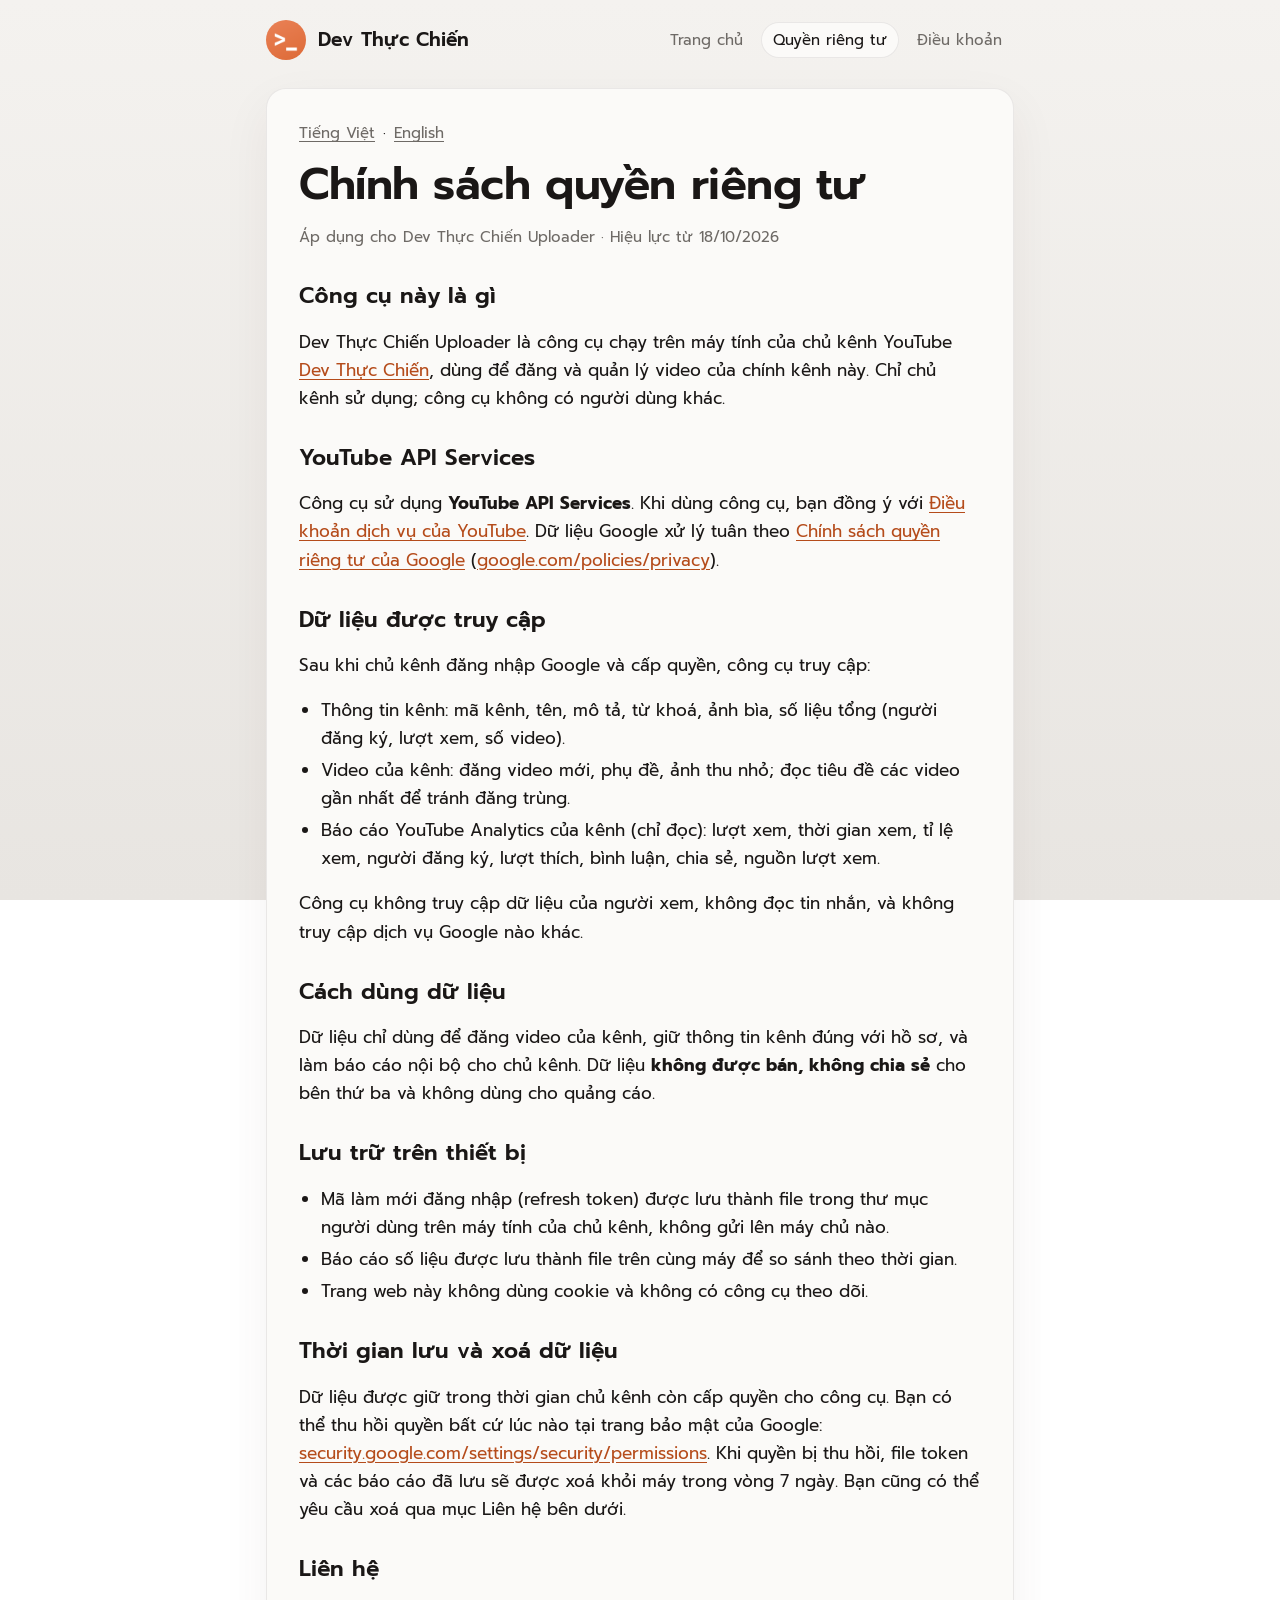
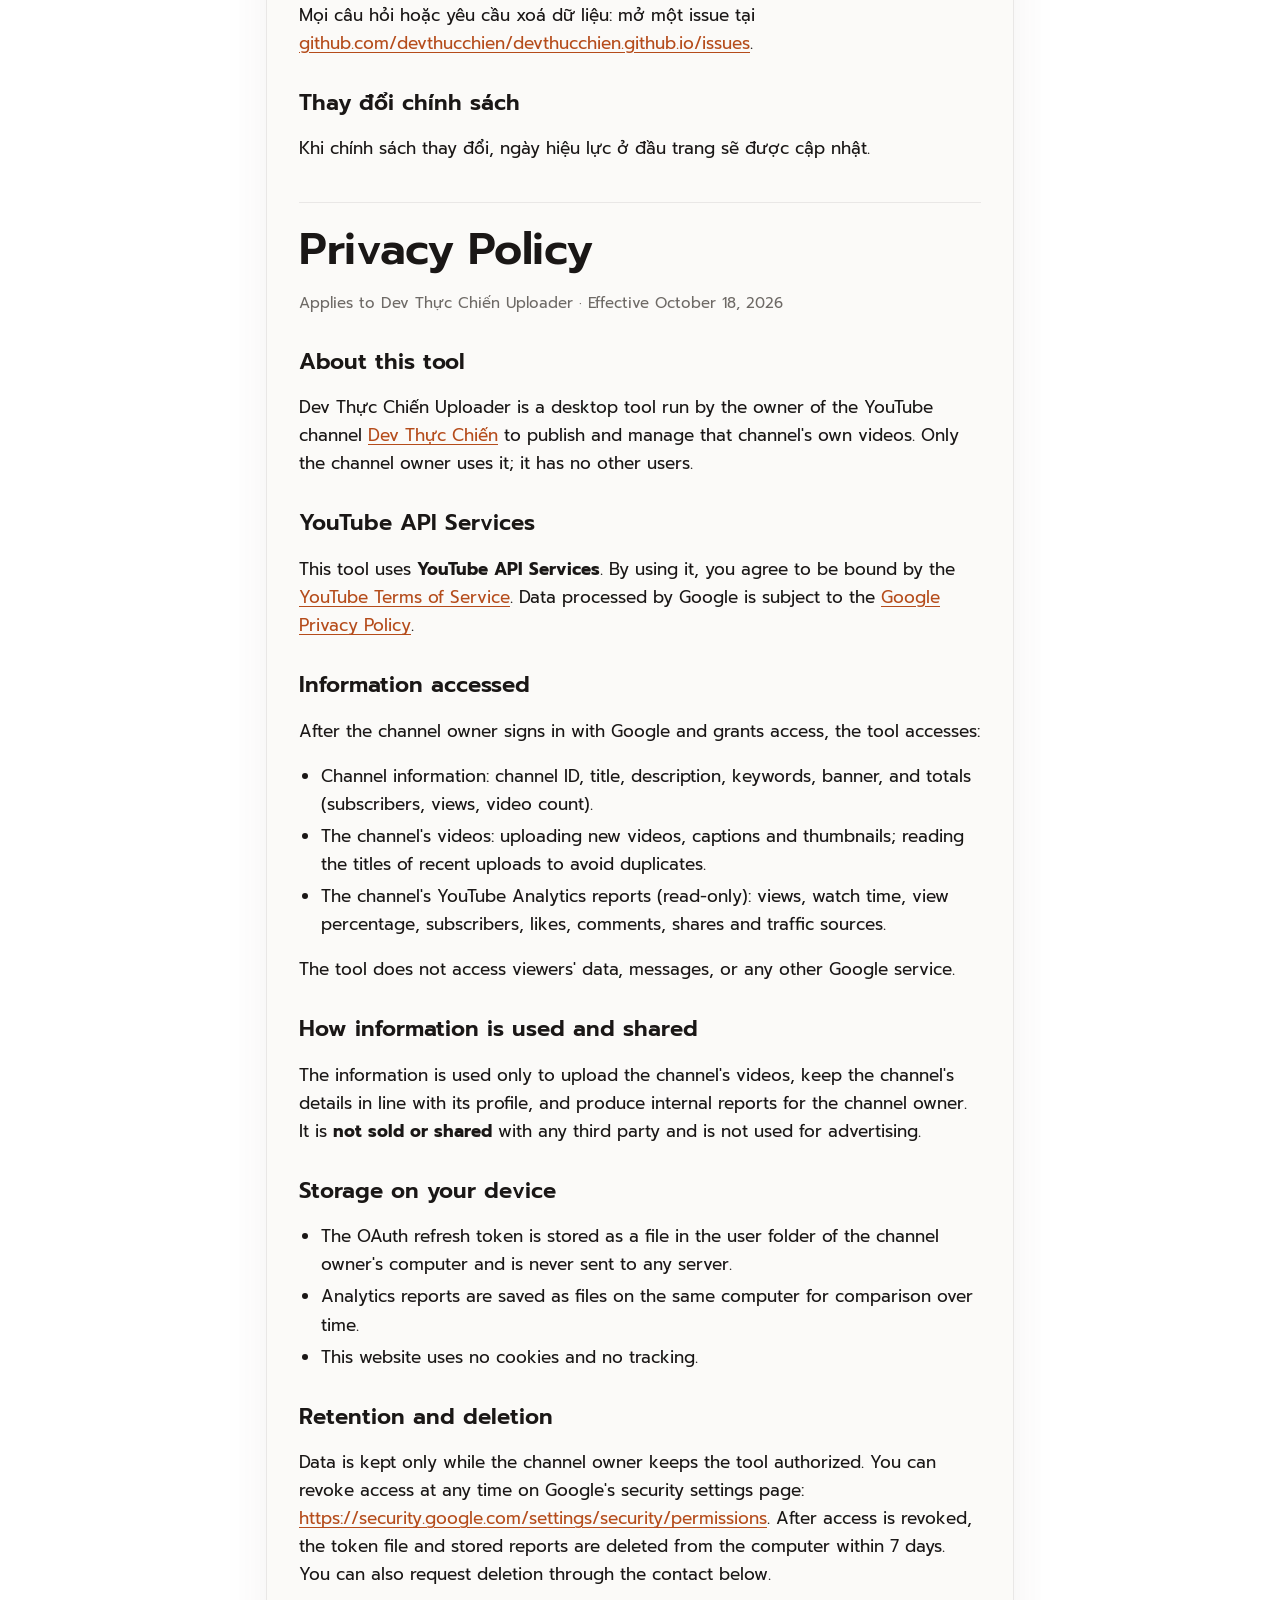
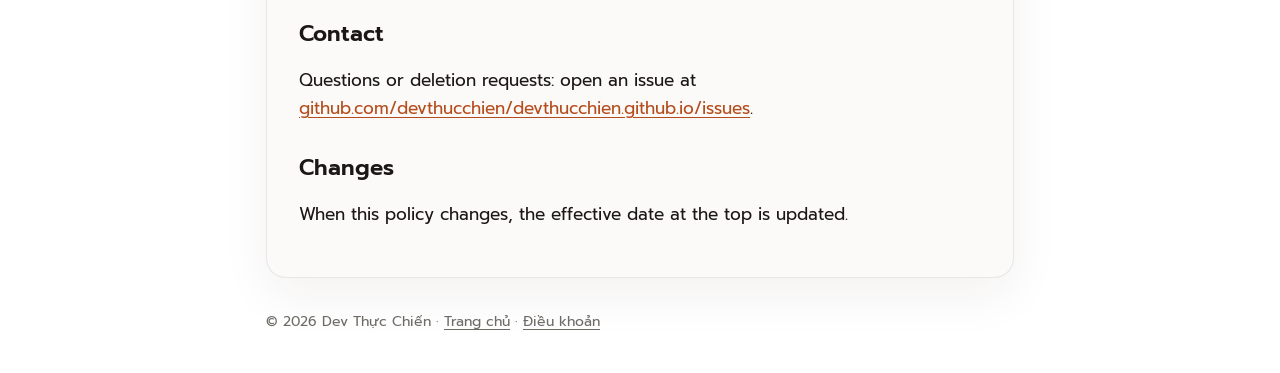
==== privacy.html @ 1b60d43d "feat: add the home page, privacy policy and terms for Dev Thực Chiến Uploader" ====
<!doctype html>
<html lang="vi">
<head>
<meta charset="utf-8">
<meta name="viewport" content="width=device-width, initial-scale=1">
<title>Chính sách quyền riêng tư · Dev Thực Chiến Uploader</title>
<meta name="description" content="Chính sách quyền riêng tư của Dev Thực Chiến Uploader: dữ liệu YouTube nào được dùng, lưu ở đâu và cách thu hồi quyền.">
<link rel="icon" href="avatar.png">
<link rel="preconnect" href="https://fonts.googleapis.com">
<link rel="preconnect" href="https://fonts.gstatic.com" crossorigin>
<link href="https://fonts.googleapis.com/css2?family=JetBrains+Mono:wght@400&family=Prompt:wght@400;500;600&display=swap" rel="stylesheet">
<link rel="stylesheet" href="style.css">
</head>
<body>
<div class="wrap">
  <header class="top">
    <a class="brand" href="./"><img src="avatar.png" alt="">Dev Thực Chiến</a>
    <nav class="nav" aria-label="Trang">
      <a href="./">Trang chủ</a>
      <a href="privacy.html" aria-current="page">Quyền riêng tư</a>
      <a href="terms.html">Điều khoản</a>
    </nav>
  </header>

  <main class="card">
    <div class="lang"><a href="#vi">Tiếng Việt</a> · <a href="#en">English</a></div>

    <section id="vi" lang="vi">
      <h1>Chính sách quyền riêng tư</h1>
      <p class="meta">Áp dụng cho Dev Thực Chiến Uploader · Hiệu lực từ 18/10/2026</p>

      <h2>Công cụ này là gì</h2>
      <p>Dev Thực Chiến Uploader là công cụ chạy trên máy tính của chủ kênh YouTube <a href="https://www.youtube.com/@devthucchien">Dev Thực Chiến</a>, dùng để đăng và quản lý video của chính kênh này. Chỉ chủ kênh sử dụng; công cụ không có người dùng khác.</p>

      <h2>YouTube API Services</h2>
      <p>Công cụ sử dụng <strong>YouTube API Services</strong>. Khi dùng công cụ, bạn đồng ý với <a href="https://www.youtube.com/t/terms">Điều khoản dịch vụ của YouTube</a>. Dữ liệu Google xử lý tuân theo <a href="https://policies.google.com/privacy">Chính sách quyền riêng tư của Google</a> (<a href="http://www.google.com/policies/privacy">google.com/policies/privacy</a>).</p>

      <h2>Dữ liệu được truy cập</h2>
      <p>Sau khi chủ kênh đăng nhập Google và cấp quyền, công cụ truy cập:</p>
      <ul>
        <li>Thông tin kênh: mã kênh, tên, mô tả, từ khoá, ảnh bìa, số liệu tổng (người đăng ký, lượt xem, số video).</li>
        <li>Video của kênh: đăng video mới, phụ đề, ảnh thu nhỏ; đọc tiêu đề các video gần nhất để tránh đăng trùng.</li>
        <li>Báo cáo YouTube Analytics của kênh (chỉ đọc): lượt xem, thời gian xem, tỉ lệ xem, người đăng ký, lượt thích, bình luận, chia sẻ, nguồn lượt xem.</li>
      </ul>
      <p>Công cụ không truy cập dữ liệu của người xem, không đọc tin nhắn, và không truy cập dịch vụ Google nào khác.</p>

      <h2>Cách dùng dữ liệu</h2>
      <p>Dữ liệu chỉ dùng để đăng video của kênh, giữ thông tin kênh đúng với hồ sơ, và làm báo cáo nội bộ cho chủ kênh. Dữ liệu <strong>không được bán, không chia sẻ</strong> cho bên thứ ba và không dùng cho quảng cáo.</p>

      <h2>Lưu trữ trên thiết bị</h2>
      <ul>
        <li>Mã làm mới đăng nhập (refresh token) được lưu thành file trong thư mục người dùng trên máy tính của chủ kênh, không gửi lên máy chủ nào.</li>
        <li>Báo cáo số liệu được lưu thành file trên cùng máy để so sánh theo thời gian.</li>
        <li>Trang web này không dùng cookie và không có công cụ theo dõi.</li>
      </ul>

      <h2>Thời gian lưu và xoá dữ liệu</h2>
      <p>Dữ liệu được giữ trong thời gian chủ kênh còn cấp quyền cho công cụ. Bạn có thể thu hồi quyền bất cứ lúc nào tại trang bảo mật của Google: <a href="https://security.google.com/settings/security/permissions">security.google.com/settings/security/permissions</a>. Khi quyền bị thu hồi, file token và các báo cáo đã lưu sẽ được xoá khỏi máy trong vòng 7 ngày. Bạn cũng có thể yêu cầu xoá qua mục Liên hệ bên dưới.</p>

      <h2>Liên hệ</h2>
      <p>Mọi câu hỏi hoặc yêu cầu xoá dữ liệu: mở một issue tại <a href="https://github.com/devthucchien/devthucchien.github.io/issues">github.com/devthucchien/devthucchien.github.io/issues</a>.</p>

      <h2>Thay đổi chính sách</h2>
      <p>Khi chính sách thay đổi, ngày hiệu lực ở đầu trang sẽ được cập nhật.</p>
    </section>

    <section id="en" lang="en" class="section-en">
      <h1>Privacy Policy</h1>
      <p class="meta">Applies to Dev Thực Chiến Uploader · Effective October 18, 2026</p>

      <h2>About this tool</h2>
      <p>Dev Thực Chiến Uploader is a desktop tool run by the owner of the YouTube channel <a href="https://www.youtube.com/@devthucchien">Dev Thực Chiến</a> to publish and manage that channel's own videos. Only the channel owner uses it; it has no other users.</p>

      <h2>YouTube API Services</h2>
      <p>This tool uses <strong>YouTube API Services</strong>. By using it, you agree to be bound by the <a href="https://www.youtube.com/t/terms">YouTube Terms of Service</a>. Data processed by Google is subject to the <a href="http://www.google.com/policies/privacy">Google Privacy Policy</a>.</p>

      <h2>Information accessed</h2>
      <p>After the channel owner signs in with Google and grants access, the tool accesses:</p>
      <ul>
        <li>Channel information: channel ID, title, description, keywords, banner, and totals (subscribers, views, video count).</li>
        <li>The channel's videos: uploading new videos, captions and thumbnails; reading the titles of recent uploads to avoid duplicates.</li>
        <li>The channel's YouTube Analytics reports (read-only): views, watch time, view percentage, subscribers, likes, comments, shares and traffic sources.</li>
      </ul>
      <p>The tool does not access viewers' data, messages, or any other Google service.</p>

      <h2>How information is used and shared</h2>
      <p>The information is used only to upload the channel's videos, keep the channel's details in line with its profile, and produce internal reports for the channel owner. It is <strong>not sold or shared</strong> with any third party and is not used for advertising.</p>

      <h2>Storage on your device</h2>
      <ul>
        <li>The OAuth refresh token is stored as a file in the user folder of the channel owner's computer and is never sent to any server.</li>
        <li>Analytics reports are saved as files on the same computer for comparison over time.</li>
        <li>This website uses no cookies and no tracking.</li>
      </ul>

      <h2>Retention and deletion</h2>
      <p>Data is kept only while the channel owner keeps the tool authorized. You can revoke access at any time on Google's security settings page: <a href="https://security.google.com/settings/security/permissions">https://security.google.com/settings/security/permissions</a>. After access is revoked, the token file and stored reports are deleted from the computer within 7 days. You can also request deletion through the contact below.</p>

      <h2>Contact</h2>
      <p>Questions or deletion requests: open an issue at <a href="https://github.com/devthucchien/devthucchien.github.io/issues">github.com/devthucchien/devthucchien.github.io/issues</a>.</p>

      <h2>Changes</h2>
      <p>When this policy changes, the effective date at the top is updated.</p>
    </section>
  </main>

  <footer>© 2026 Dev Thực Chiến · <a href="./">Trang chủ</a> · <a href="terms.html">Điều khoản</a></footer>
</div>
</body>
</html>
---- style.css ----
:root {
  --bg-top: #F4F2EF;
  --bg-bottom: #E8E5E1;
  --surface: #FBFAF8;
  --border: rgba(26, 23, 22, 0.08);
  --ink: #1A1716;
  --muted: #6E6A66;
  --accent: #B54C1B;
  --accent-soft: #F7E6DD;
  --radius: 20px;
}

* { box-sizing: border-box; }

html { -webkit-text-size-adjust: 100%; }

body {
  margin: 0;
  min-height: 100vh;
  background: linear-gradient(180deg, var(--bg-top), var(--bg-bottom)) fixed;
  color: var(--ink);
  font: 17px/1.65 'Prompt', system-ui, sans-serif;
}

a { color: var(--accent); text-underline-offset: 3px; }
a:hover { text-decoration-thickness: 2px; }

.wrap { max-width: 780px; margin: 0 auto; padding: 0 16px; }

.top {
  display: flex; align-items: center; justify-content: space-between; gap: 16px; flex-wrap: wrap;
  padding: 20px 0;
}
.brand { display: flex; align-items: center; gap: 12px; color: var(--ink); text-decoration: none; font-weight: 600; font-size: 19px; }
.brand img { width: 40px; height: 40px; border-radius: 50%; }
.nav { display: flex; gap: 6px; flex-wrap: wrap; }
.nav a {
  color: var(--muted); text-decoration: none; font-size: 15px;
  padding: 6px 12px; border-radius: 999px;
}
.nav a:hover { color: var(--ink); background: var(--surface); }
.nav a[aria-current="page"] { color: var(--ink); background: var(--surface); box-shadow: inset 0 0 0 1px var(--border); }

.card {
  background: var(--surface); border: 1px solid var(--border); border-radius: var(--radius);
  box-shadow: 0 18px 50px rgba(60, 40, 20, 0.06);
  padding: 32px; margin: 8px 0 24px;
}

.pill {
  display: inline-block; font-weight: 600; font-size: 13px; letter-spacing: 0.1em; text-transform: uppercase;
  color: var(--accent); background: var(--accent-soft); border-radius: 999px; padding: 4px 14px;
}

h1 { font-size: clamp(30px, 6vw, 44px); line-height: 1.15; margin: 14px 0 12px; letter-spacing: -0.01em; font-weight: 600; }
h1 span { color: var(--accent); }
h2 { font-size: 22px; line-height: 1.3; margin: 32px 0 8px; font-weight: 600; }
h3 { font-size: 18px; margin: 22px 0 6px; font-weight: 600; }
p, li { color: var(--ink); }
.lead { font-size: 19px; color: var(--muted); margin: 0 0 8px; }
.meta { color: var(--muted); font-size: 15px; }
ul { padding-left: 22px; }
li { margin: 4px 0; }
code { font-family: 'JetBrains Mono', ui-monospace, monospace; font-size: 0.88em; background: var(--accent-soft); padding: 1px 6px; border-radius: 6px; }

.lang { display: flex; gap: 8px; margin: 0 0 4px; font-size: 15px; }
.lang a { color: var(--muted); }

.section-en { border-top: 1px solid var(--border); margin-top: 40px; padding-top: 8px; }

.links { display: flex; flex-wrap: wrap; gap: 10px; margin: 22px 0 0; padding: 0; list-style: none; }
.links a {
  display: inline-block; text-decoration: none; font-weight: 500;
  padding: 10px 18px; border-radius: 999px; background: var(--ink); color: #fff;
}
.links a.secondary { background: transparent; color: var(--ink); box-shadow: inset 0 0 0 1.5px var(--border); }

footer { color: var(--muted); font-size: 14px; padding: 8px 0 40px; }
footer a { color: var(--muted); }

@media (max-width: 560px) {
  body { font-size: 16px; }
  .card { padding: 22px 18px; }
}
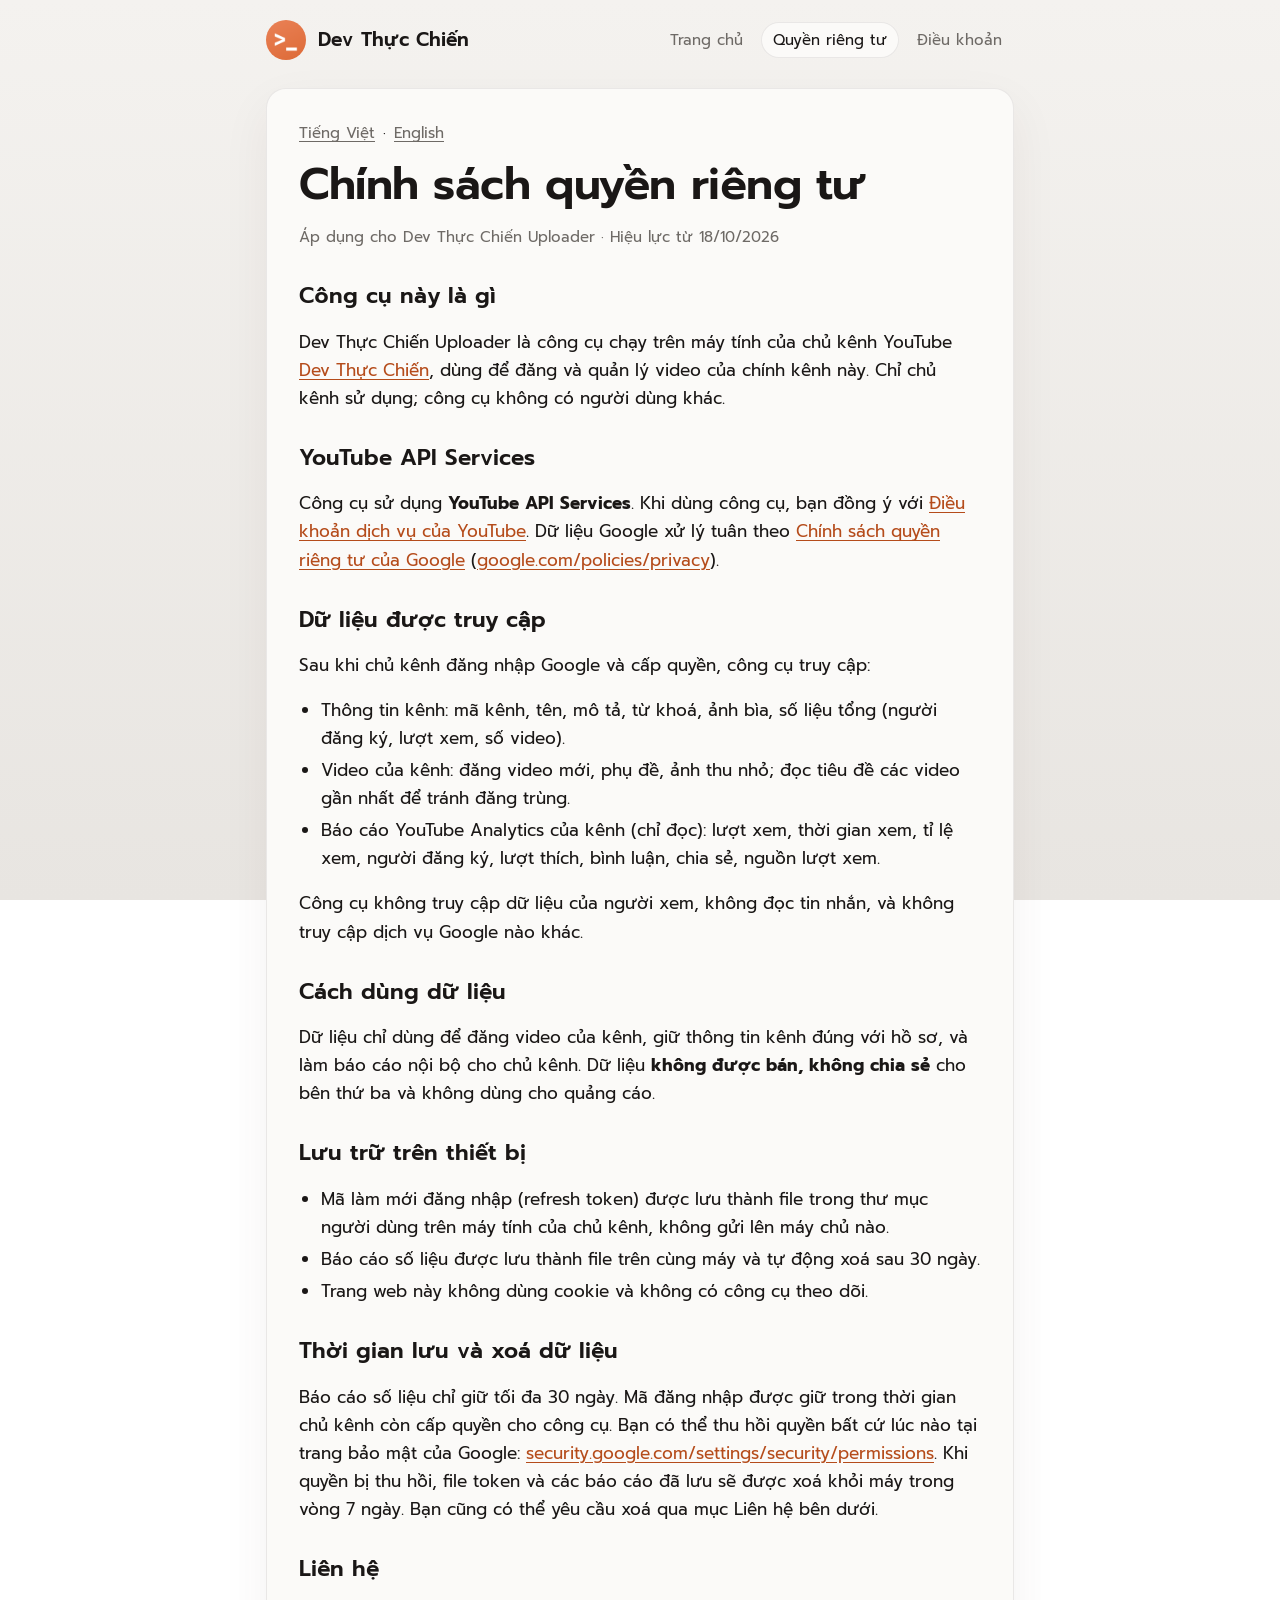
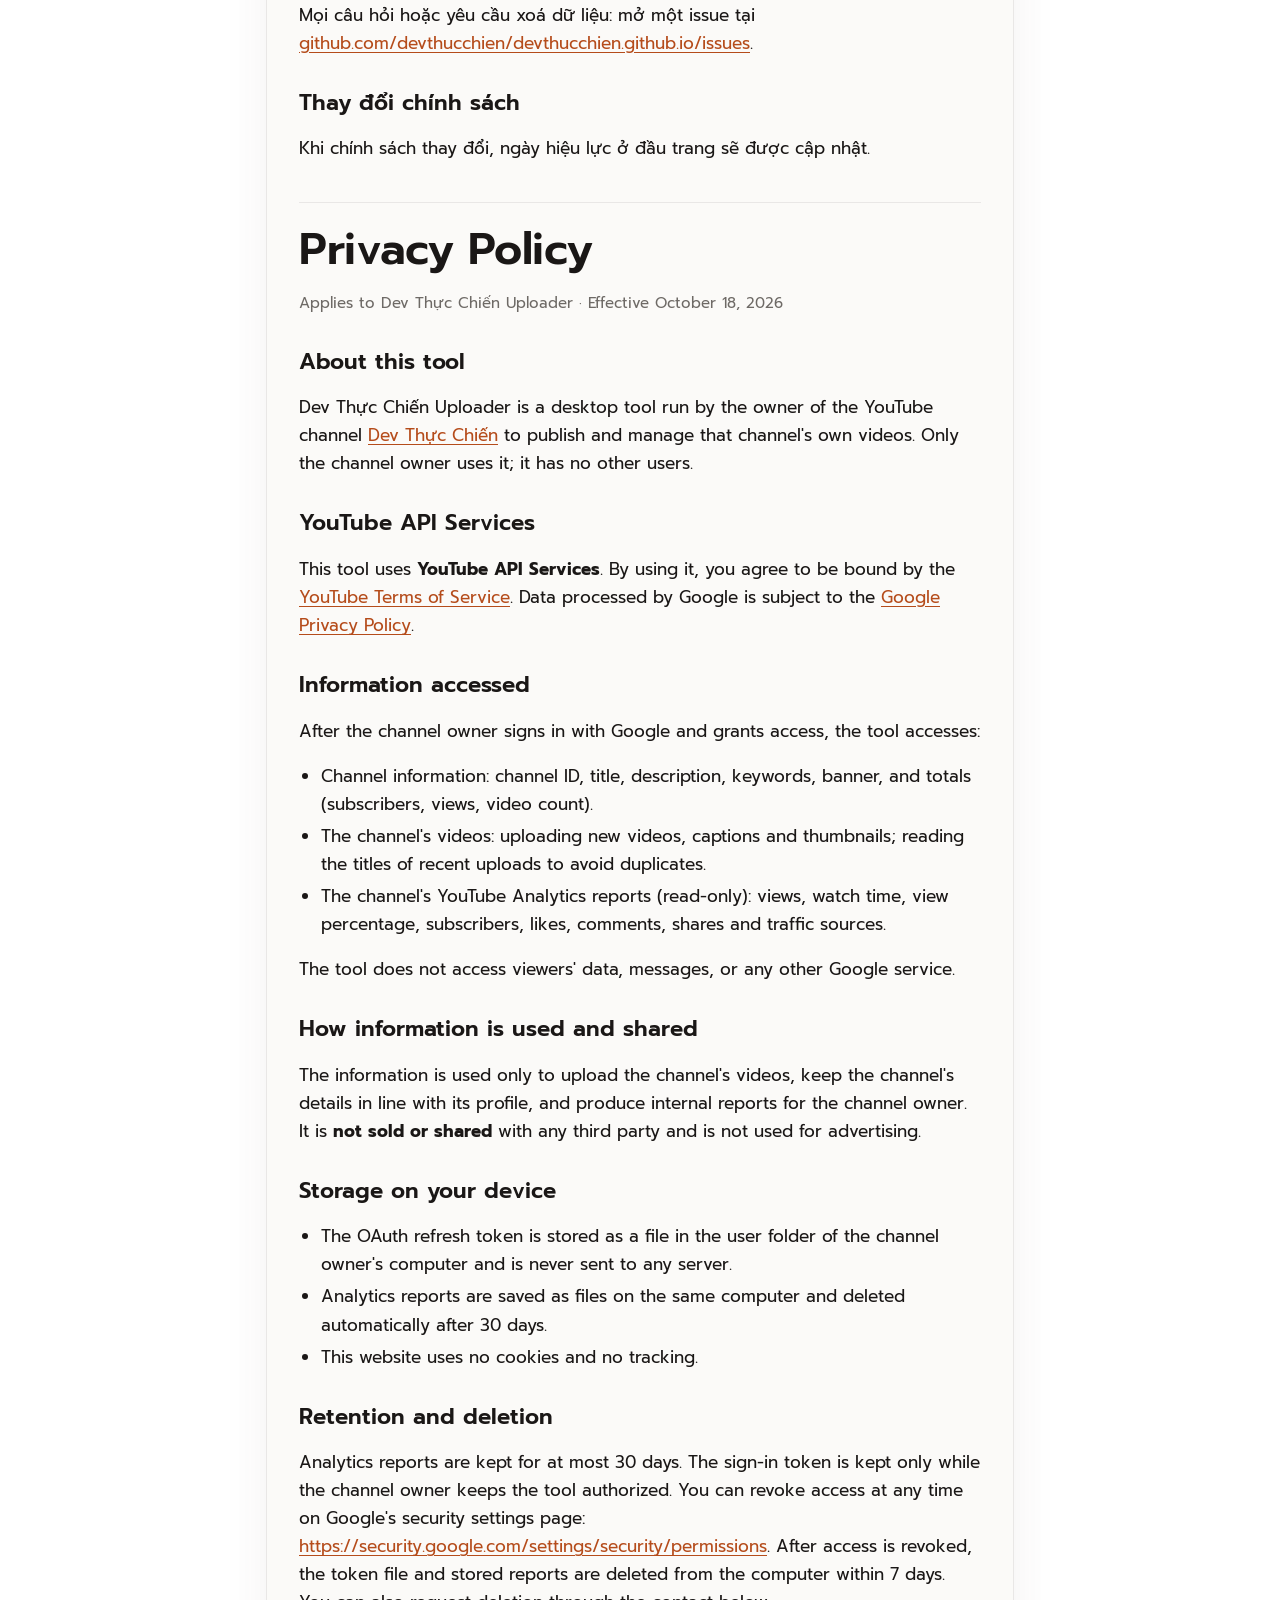
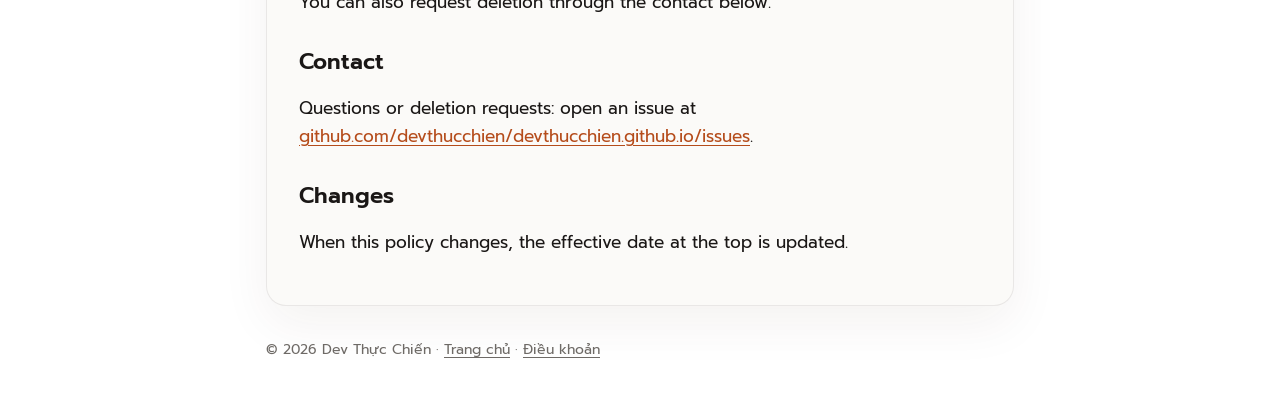
==== commit 152d09a6: "docs: state that saved reports are deleted after 30 days" ====
--- a/privacy.html
+++ b/privacy.html
@@ -50,12 +50,12 @@
       <h2>Lưu trữ trên thiết bị</h2>
       <ul>
         <li>Mã làm mới đăng nhập (refresh token) được lưu thành file trong thư mục người dùng trên máy tính của chủ kênh, không gửi lên máy chủ nào.</li>
-        <li>Báo cáo số liệu được lưu thành file trên cùng máy để so sánh theo thời gian.</li>
+        <li>Báo cáo số liệu được lưu thành file trên cùng máy và tự động xoá sau 30 ngày.</li>
         <li>Trang web này không dùng cookie và không có công cụ theo dõi.</li>
       </ul>
 
       <h2>Thời gian lưu và xoá dữ liệu</h2>
-      <p>Dữ liệu được giữ trong thời gian chủ kênh còn cấp quyền cho công cụ. Bạn có thể thu hồi quyền bất cứ lúc nào tại trang bảo mật của Google: <a href="https://security.google.com/settings/security/permissions">security.google.com/settings/security/permissions</a>. Khi quyền bị thu hồi, file token và các báo cáo đã lưu sẽ được xoá khỏi máy trong vòng 7 ngày. Bạn cũng có thể yêu cầu xoá qua mục Liên hệ bên dưới.</p>
+      <p>Báo cáo số liệu chỉ giữ tối đa 30 ngày. Mã đăng nhập được giữ trong thời gian chủ kênh còn cấp quyền cho công cụ. Bạn có thể thu hồi quyền bất cứ lúc nào tại trang bảo mật của Google: <a href="https://security.google.com/settings/security/permissions">security.google.com/settings/security/permissions</a>. Khi quyền bị thu hồi, file token và các báo cáo đã lưu sẽ được xoá khỏi máy trong vòng 7 ngày. Bạn cũng có thể yêu cầu xoá qua mục Liên hệ bên dưới.</p>
 
       <h2>Liên hệ</h2>
       <p>Mọi câu hỏi hoặc yêu cầu xoá dữ liệu: mở một issue tại <a href="https://github.com/devthucchien/devthucchien.github.io/issues">github.com/devthucchien/devthucchien.github.io/issues</a>.</p>
@@ -89,12 +89,12 @@
       <h2>Storage on your device</h2>
       <ul>
         <li>The OAuth refresh token is stored as a file in the user folder of the channel owner's computer and is never sent to any server.</li>
-        <li>Analytics reports are saved as files on the same computer for comparison over time.</li>
+        <li>Analytics reports are saved as files on the same computer and deleted automatically after 30 days.</li>
         <li>This website uses no cookies and no tracking.</li>
       </ul>
 
       <h2>Retention and deletion</h2>
-      <p>Data is kept only while the channel owner keeps the tool authorized. You can revoke access at any time on Google's security settings page: <a href="https://security.google.com/settings/security/permissions">https://security.google.com/settings/security/permissions</a>. After access is revoked, the token file and stored reports are deleted from the computer within 7 days. You can also request deletion through the contact below.</p>
+      <p>Analytics reports are kept for at most 30 days. The sign-in token is kept only while the channel owner keeps the tool authorized. You can revoke access at any time on Google's security settings page: <a href="https://security.google.com/settings/security/permissions">https://security.google.com/settings/security/permissions</a>. After access is revoked, the token file and stored reports are deleted from the computer within 7 days. You can also request deletion through the contact below.</p>
 
       <h2>Contact</h2>
       <p>Questions or deletion requests: open an issue at <a href="https://github.com/devthucchien/devthucchien.github.io/issues">github.com/devthucchien/devthucchien.github.io/issues</a>.</p>
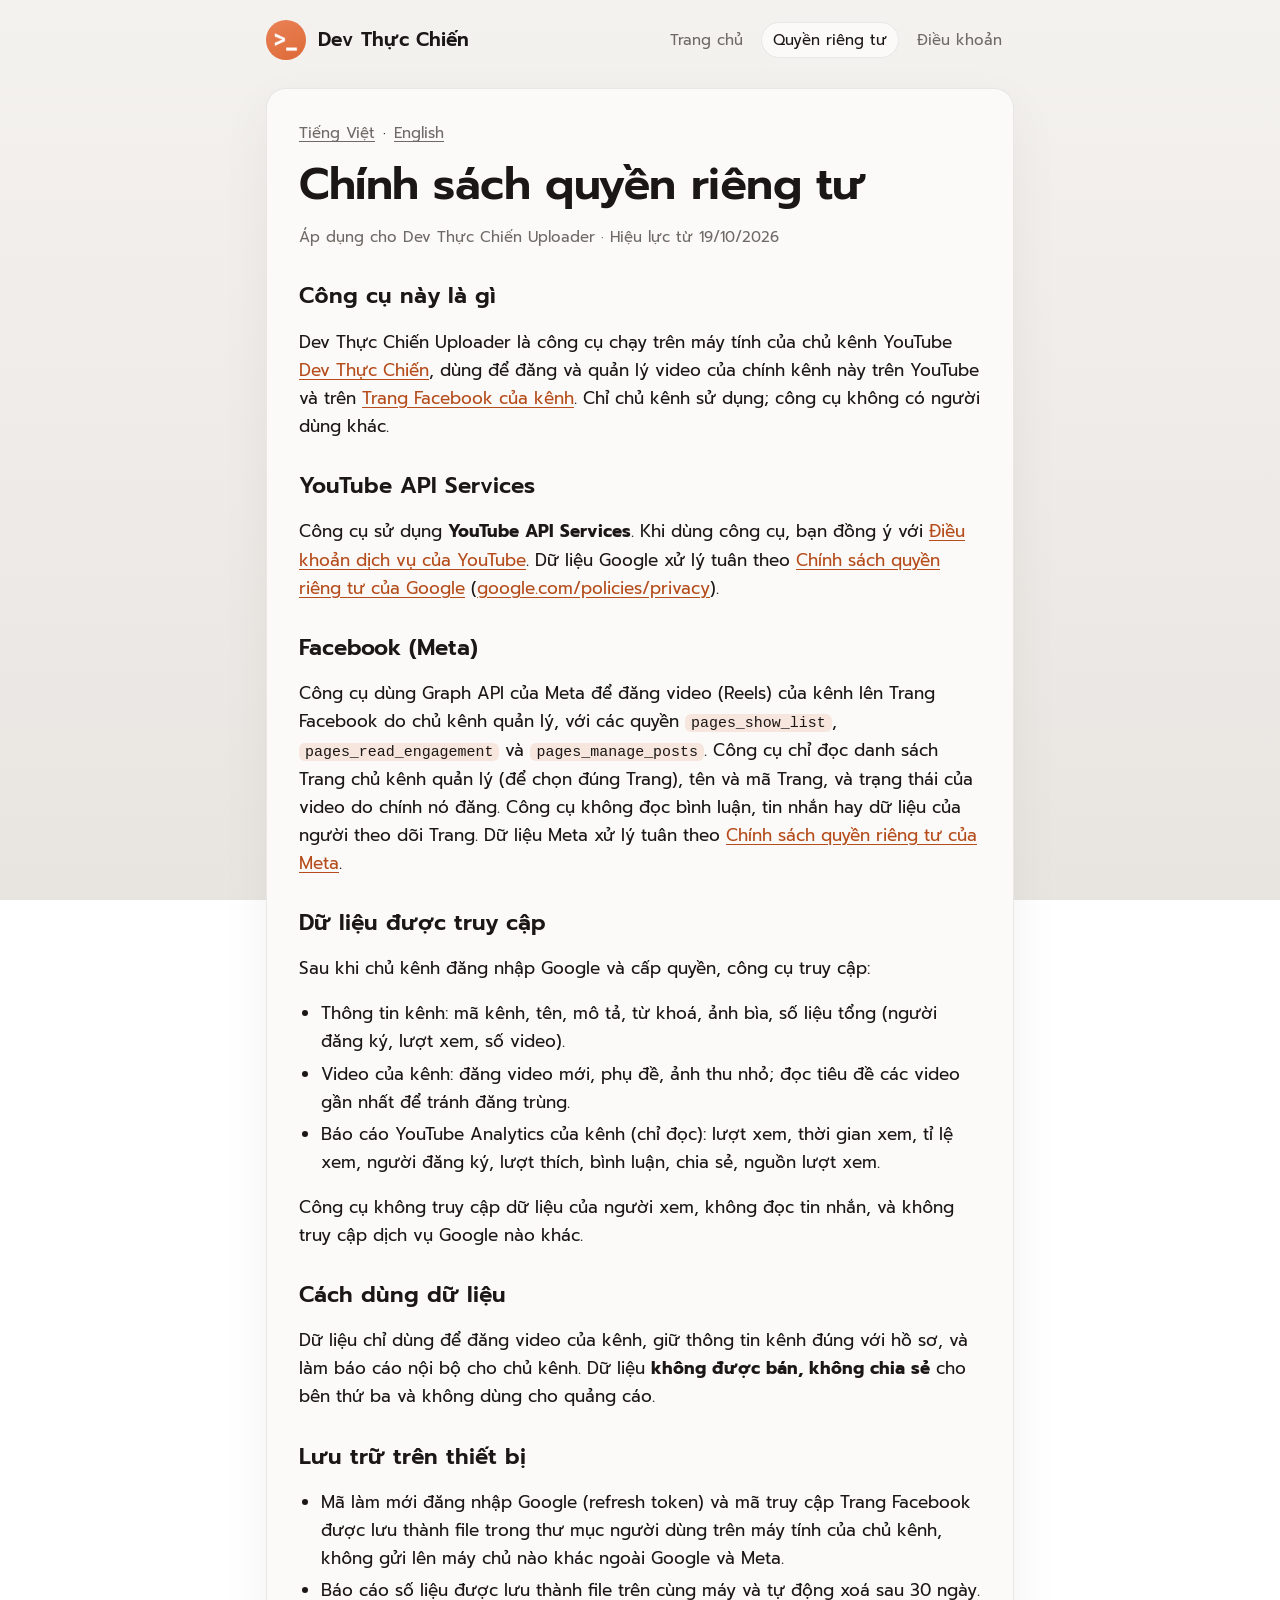
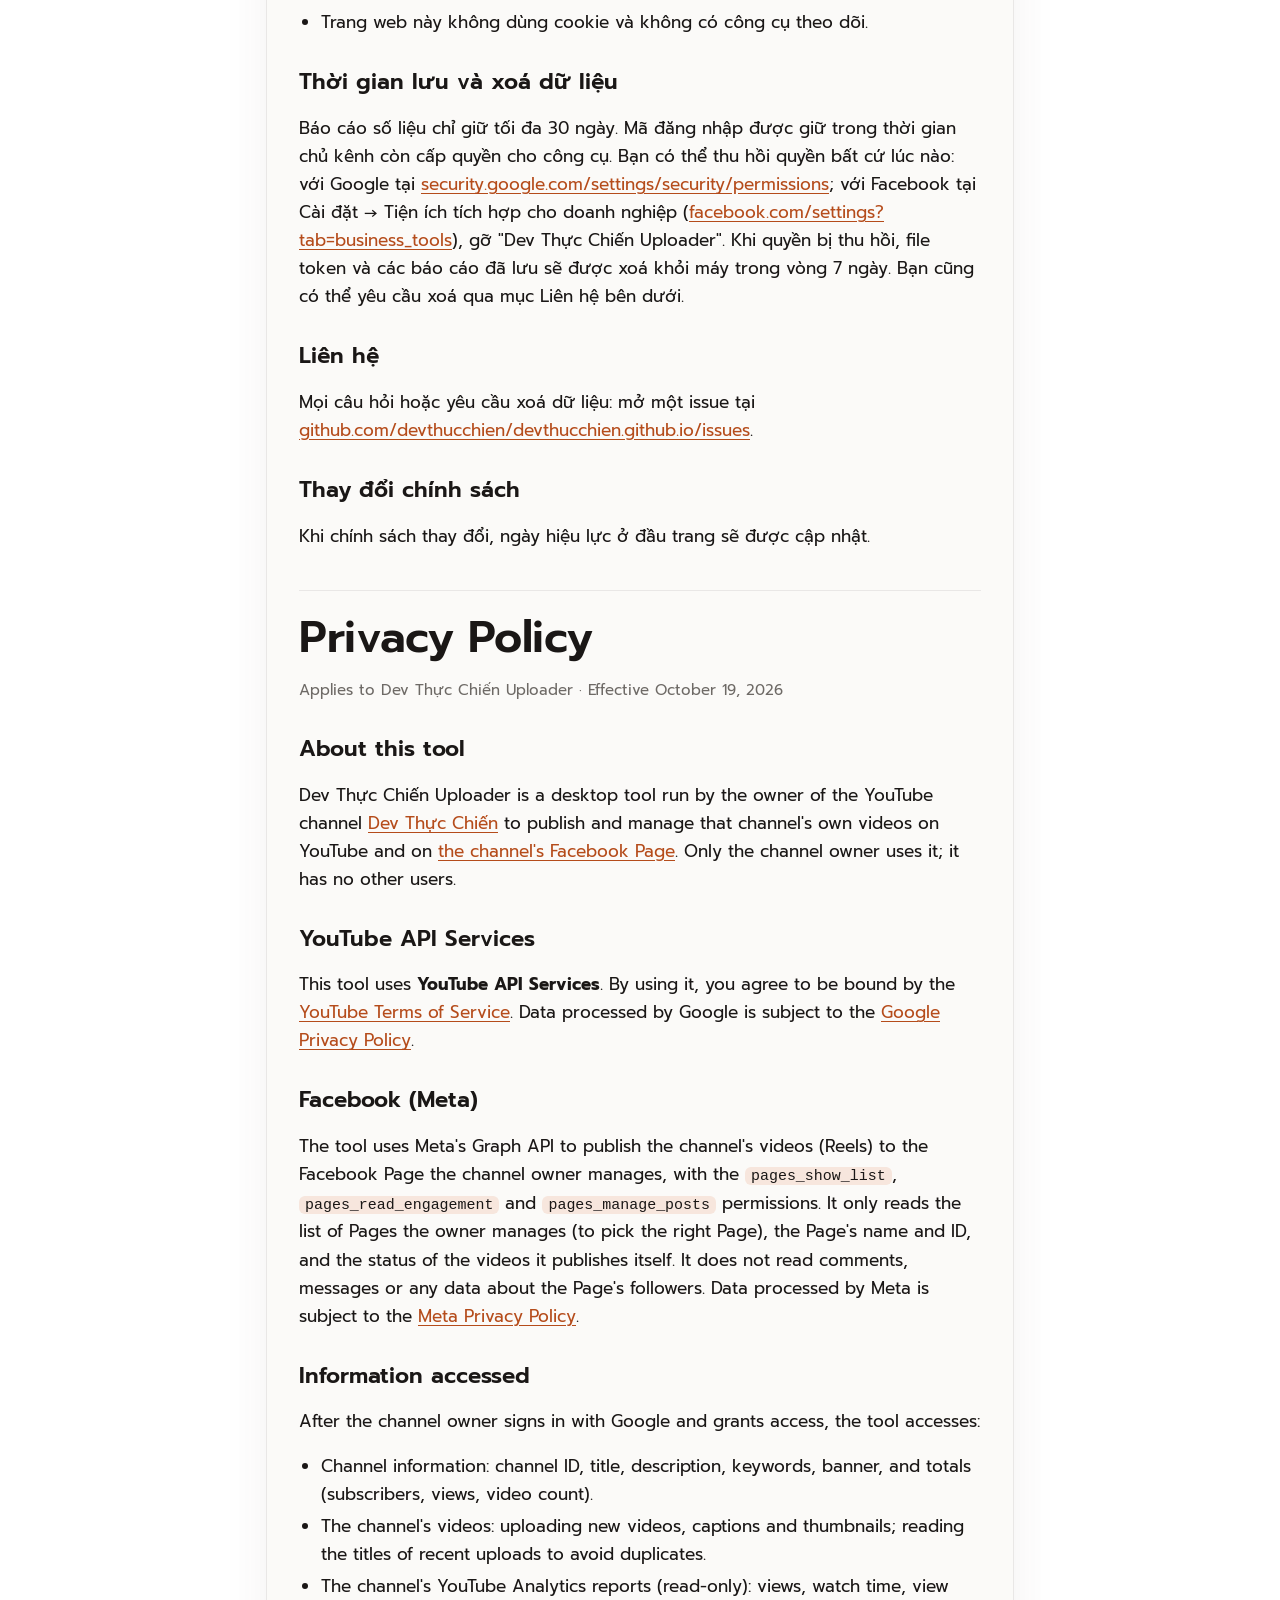
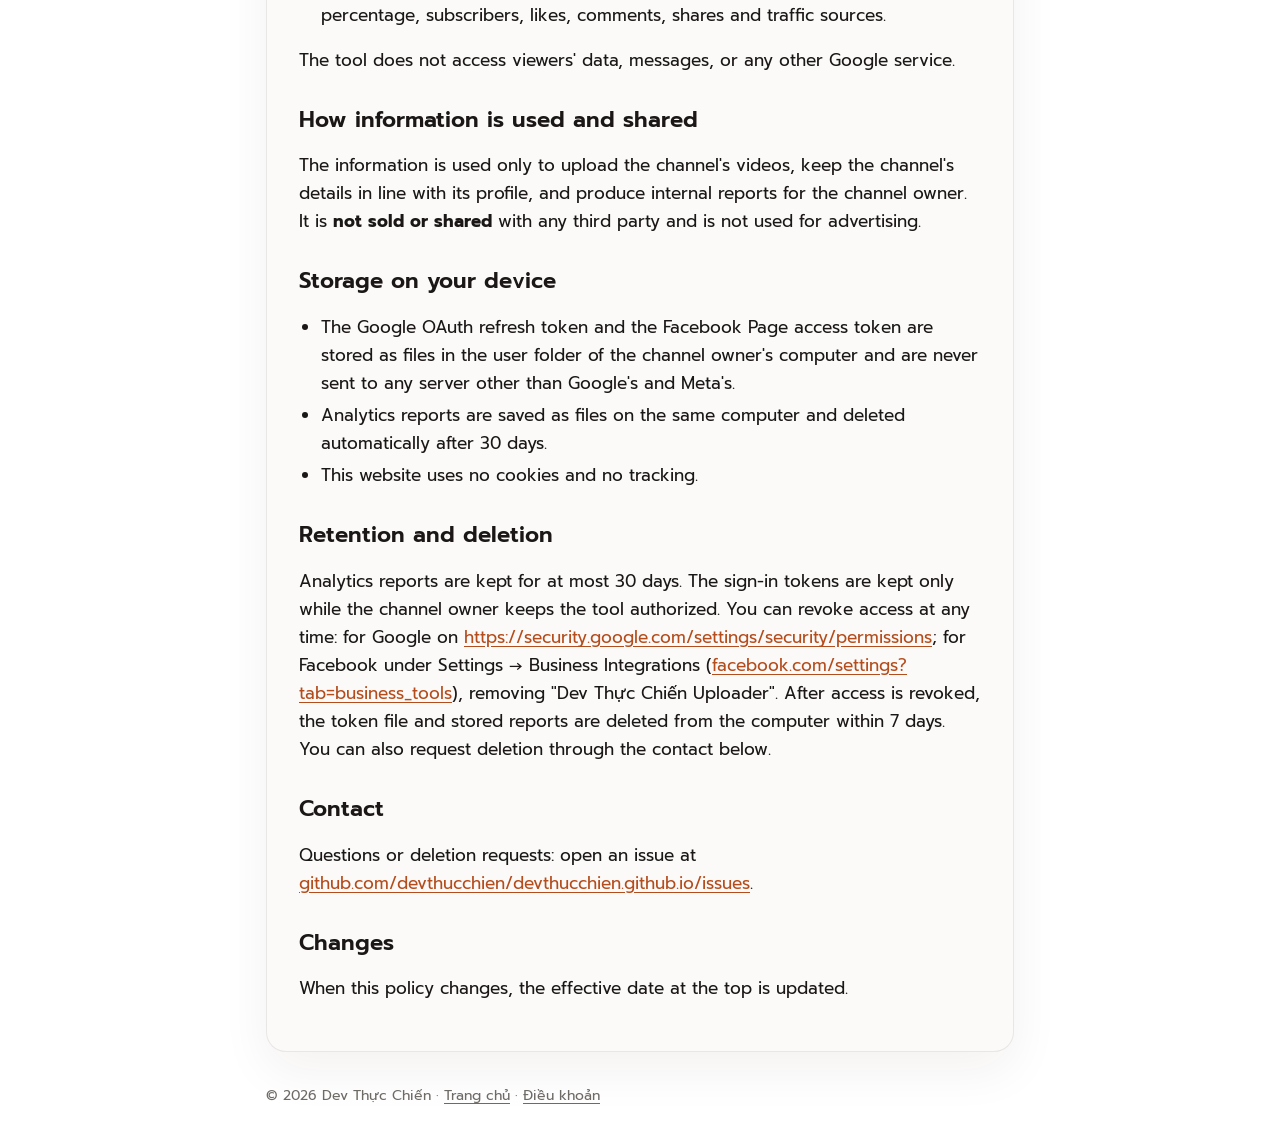
==== commit 7fd82221: "docs: cover the Facebook Page in the privacy policy Dev Thực Chiến Uploader will also publish the ch" ====
--- a/privacy.html
+++ b/privacy.html
@@ -4,7 +4,7 @@
 <meta charset="utf-8">
 <meta name="viewport" content="width=device-width, initial-scale=1">
 <title>Chính sách quyền riêng tư · Dev Thực Chiến Uploader</title>
-<meta name="description" content="Chính sách quyền riêng tư của Dev Thực Chiến Uploader: dữ liệu YouTube nào được dùng, lưu ở đâu và cách thu hồi quyền.">
+<meta name="description" content="Chính sách quyền riêng tư của Dev Thực Chiến Uploader: dữ liệu YouTube và Facebook nào được dùng, lưu ở đâu, cách thu hồi quyền và xoá dữ liệu.">
 <link rel="icon" href="avatar.png">
 <link rel="preconnect" href="https://fonts.googleapis.com">
 <link rel="preconnect" href="https://fonts.gstatic.com" crossorigin>
@@ -27,13 +27,16 @@
 
     <section id="vi" lang="vi">
       <h1>Chính sách quyền riêng tư</h1>
-      <p class="meta">Áp dụng cho Dev Thực Chiến Uploader · Hiệu lực từ 18/10/2026</p>
+      <p class="meta">Áp dụng cho Dev Thực Chiến Uploader · Hiệu lực từ 19/10/2026</p>
 
       <h2>Công cụ này là gì</h2>
-      <p>Dev Thực Chiến Uploader là công cụ chạy trên máy tính của chủ kênh YouTube <a href="https://www.youtube.com/@devthucchien">Dev Thực Chiến</a>, dùng để đăng và quản lý video của chính kênh này. Chỉ chủ kênh sử dụng; công cụ không có người dùng khác.</p>
+      <p>Dev Thực Chiến Uploader là công cụ chạy trên máy tính của chủ kênh YouTube <a href="https://www.youtube.com/@devthucchien">Dev Thực Chiến</a>, dùng để đăng và quản lý video của chính kênh này trên YouTube và trên <a href="https://www.facebook.com/profile.php?id=61571113600727">Trang Facebook của kênh</a>. Chỉ chủ kênh sử dụng; công cụ không có người dùng khác.</p>
 
       <h2>YouTube API Services</h2>
       <p>Công cụ sử dụng <strong>YouTube API Services</strong>. Khi dùng công cụ, bạn đồng ý với <a href="https://www.youtube.com/t/terms">Điều khoản dịch vụ của YouTube</a>. Dữ liệu Google xử lý tuân theo <a href="https://policies.google.com/privacy">Chính sách quyền riêng tư của Google</a> (<a href="http://www.google.com/policies/privacy">google.com/policies/privacy</a>).</p>
+
+      <h2>Facebook (Meta)</h2>
+      <p>Công cụ dùng Graph API của Meta để đăng video (Reels) của kênh lên Trang Facebook do chủ kênh quản lý, với các quyền <code>pages_show_list</code>, <code>pages_read_engagement</code> và <code>pages_manage_posts</code>. Công cụ chỉ đọc danh sách Trang chủ kênh quản lý (để chọn đúng Trang), tên và mã Trang, và trạng thái của video do chính nó đăng. Công cụ không đọc bình luận, tin nhắn hay dữ liệu của người theo dõi Trang. Dữ liệu Meta xử lý tuân theo <a href="https://www.facebook.com/privacy/policy">Chính sách quyền riêng tư của Meta</a>.</p>
 
       <h2>Dữ liệu được truy cập</h2>
       <p>Sau khi chủ kênh đăng nhập Google và cấp quyền, công cụ truy cập:</p>
@@ -49,13 +52,13 @@
 
       <h2>Lưu trữ trên thiết bị</h2>
       <ul>
-        <li>Mã làm mới đăng nhập (refresh token) được lưu thành file trong thư mục người dùng trên máy tính của chủ kênh, không gửi lên máy chủ nào.</li>
+        <li>Mã làm mới đăng nhập Google (refresh token) và mã truy cập Trang Facebook được lưu thành file trong thư mục người dùng trên máy tính của chủ kênh, không gửi lên máy chủ nào khác ngoài Google và Meta.</li>
         <li>Báo cáo số liệu được lưu thành file trên cùng máy và tự động xoá sau 30 ngày.</li>
         <li>Trang web này không dùng cookie và không có công cụ theo dõi.</li>
       </ul>
 
-      <h2>Thời gian lưu và xoá dữ liệu</h2>
-      <p>Báo cáo số liệu chỉ giữ tối đa 30 ngày. Mã đăng nhập được giữ trong thời gian chủ kênh còn cấp quyền cho công cụ. Bạn có thể thu hồi quyền bất cứ lúc nào tại trang bảo mật của Google: <a href="https://security.google.com/settings/security/permissions">security.google.com/settings/security/permissions</a>. Khi quyền bị thu hồi, file token và các báo cáo đã lưu sẽ được xoá khỏi máy trong vòng 7 ngày. Bạn cũng có thể yêu cầu xoá qua mục Liên hệ bên dưới.</p>
+      <h2 id="xoa-du-lieu">Thời gian lưu và xoá dữ liệu</h2>
+      <p>Báo cáo số liệu chỉ giữ tối đa 30 ngày. Mã đăng nhập được giữ trong thời gian chủ kênh còn cấp quyền cho công cụ. Bạn có thể thu hồi quyền bất cứ lúc nào: với Google tại <a href="https://security.google.com/settings/security/permissions">security.google.com/settings/security/permissions</a>; với Facebook tại Cài đặt → Tiện ích tích hợp cho doanh nghiệp (<a href="https://www.facebook.com/settings?tab=business_tools">facebook.com/settings?tab=business_tools</a>), gỡ "Dev Thực Chiến Uploader". Khi quyền bị thu hồi, file token và các báo cáo đã lưu sẽ được xoá khỏi máy trong vòng 7 ngày. Bạn cũng có thể yêu cầu xoá qua mục Liên hệ bên dưới.</p>
 
       <h2>Liên hệ</h2>
       <p>Mọi câu hỏi hoặc yêu cầu xoá dữ liệu: mở một issue tại <a href="https://github.com/devthucchien/devthucchien.github.io/issues">github.com/devthucchien/devthucchien.github.io/issues</a>.</p>
@@ -66,13 +69,16 @@
 
     <section id="en" lang="en" class="section-en">
       <h1>Privacy Policy</h1>
-      <p class="meta">Applies to Dev Thực Chiến Uploader · Effective October 18, 2026</p>
+      <p class="meta">Applies to Dev Thực Chiến Uploader · Effective October 19, 2026</p>
 
       <h2>About this tool</h2>
-      <p>Dev Thực Chiến Uploader is a desktop tool run by the owner of the YouTube channel <a href="https://www.youtube.com/@devthucchien">Dev Thực Chiến</a> to publish and manage that channel's own videos. Only the channel owner uses it; it has no other users.</p>
+      <p>Dev Thực Chiến Uploader is a desktop tool run by the owner of the YouTube channel <a href="https://www.youtube.com/@devthucchien">Dev Thực Chiến</a> to publish and manage that channel's own videos on YouTube and on <a href="https://www.facebook.com/profile.php?id=61571113600727">the channel's Facebook Page</a>. Only the channel owner uses it; it has no other users.</p>
 
       <h2>YouTube API Services</h2>
       <p>This tool uses <strong>YouTube API Services</strong>. By using it, you agree to be bound by the <a href="https://www.youtube.com/t/terms">YouTube Terms of Service</a>. Data processed by Google is subject to the <a href="http://www.google.com/policies/privacy">Google Privacy Policy</a>.</p>
+
+      <h2>Facebook (Meta)</h2>
+      <p>The tool uses Meta's Graph API to publish the channel's videos (Reels) to the Facebook Page the channel owner manages, with the <code>pages_show_list</code>, <code>pages_read_engagement</code> and <code>pages_manage_posts</code> permissions. It only reads the list of Pages the owner manages (to pick the right Page), the Page's name and ID, and the status of the videos it publishes itself. It does not read comments, messages or any data about the Page's followers. Data processed by Meta is subject to the <a href="https://www.facebook.com/privacy/policy">Meta Privacy Policy</a>.</p>
 
       <h2>Information accessed</h2>
       <p>After the channel owner signs in with Google and grants access, the tool accesses:</p>
@@ -88,13 +94,13 @@
 
       <h2>Storage on your device</h2>
       <ul>
-        <li>The OAuth refresh token is stored as a file in the user folder of the channel owner's computer and is never sent to any server.</li>
+        <li>The Google OAuth refresh token and the Facebook Page access token are stored as files in the user folder of the channel owner's computer and are never sent to any server other than Google's and Meta's.</li>
         <li>Analytics reports are saved as files on the same computer and deleted automatically after 30 days.</li>
         <li>This website uses no cookies and no tracking.</li>
       </ul>
 
-      <h2>Retention and deletion</h2>
-      <p>Analytics reports are kept for at most 30 days. The sign-in token is kept only while the channel owner keeps the tool authorized. You can revoke access at any time on Google's security settings page: <a href="https://security.google.com/settings/security/permissions">https://security.google.com/settings/security/permissions</a>. After access is revoked, the token file and stored reports are deleted from the computer within 7 days. You can also request deletion through the contact below.</p>
+      <h2 id="data-deletion">Retention and deletion</h2>
+      <p>Analytics reports are kept for at most 30 days. The sign-in tokens are kept only while the channel owner keeps the tool authorized. You can revoke access at any time: for Google on <a href="https://security.google.com/settings/security/permissions">https://security.google.com/settings/security/permissions</a>; for Facebook under Settings → Business Integrations (<a href="https://www.facebook.com/settings?tab=business_tools">facebook.com/settings?tab=business_tools</a>), removing "Dev Thực Chiến Uploader". After access is revoked, the token file and stored reports are deleted from the computer within 7 days. You can also request deletion through the contact below.</p>
 
       <h2>Contact</h2>
       <p>Questions or deletion requests: open an issue at <a href="https://github.com/devthucchien/devthucchien.github.io/issues">github.com/devthucchien/devthucchien.github.io/issues</a>.</p>
--- a/style.css
+++ b/style.css
@@ -24,6 +24,8 @@
 
 a { color: var(--accent); text-underline-offset: 3px; }
 a:hover { text-decoration-thickness: 2px; }
+/* Long URLs and permission names wrap instead of widening the page on phones. */
+main a, main code { overflow-wrap: anywhere; }
 
 .wrap { max-width: 780px; margin: 0 auto; padding: 0 16px; }
 
